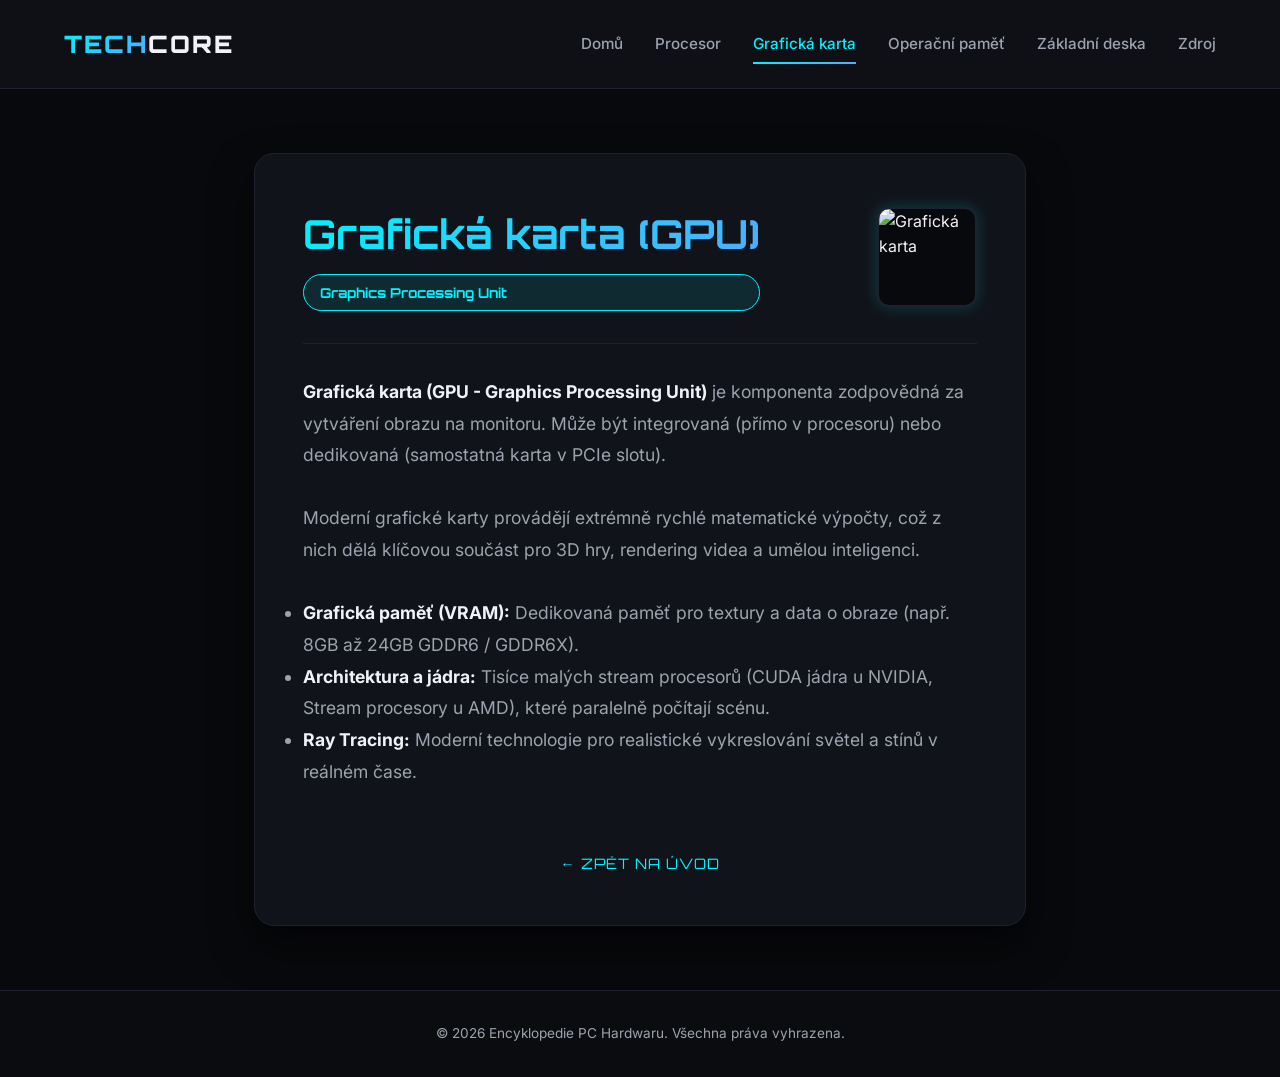
==== pages/graficka-karta.html @ 30abd14c "Pridani 5 podstranek s PC komponenty" ====
<!DOCTYPE html>
<html lang="cs">
<head>
    <meta charset="UTF-8">
    <meta name="viewport" content="width=device-width, initial-scale=1.0">
    <title>Grafická karta (GPU) - Encyklopedie PC Hardwaru</title>
    <meta name="description" content="Vše o grafické kartě (GPU) - základní parametry, standardy a grafické paměti.">
    <!-- Google Fonts -->
    <link rel="preconnect" href="https://fonts.googleapis.com">
    <link rel="preconnect" href="https://fonts.gstatic.com" crossorigin>
    <link href="https://fonts.googleapis.com/css2?family=Inter:wght@300;400;500;600;700&family=Orbitron:wght@500;700;900&display=swap" rel="stylesheet">
    <!-- CSS -->
    <link rel="stylesheet" href="../css/style.css">
</head>
<body>
    <header class="navbar">
        <div class="logo">
            <span class="logo-accent">Tech</span>Core
        </div>
        <nav class="nav-links">
            <a href="../index.html" class="nav-link">Domů</a>
            <a href="procesor.html" class="nav-link">Procesor</a>
            <a href="graficka-karta.html" class="nav-link active">Grafická karta</a>
            <a href="operacni-pamet.html" class="nav-link">Operační paměť</a>
            <a href="zakladni-deska.html" class="nav-link">Základní deska</a>
            <a href="zdroj.html" class="nav-link">Zdroj</a>
        </nav>
    </header>

    <main class="detail-container">
        <article class="component-card">
            <div class="component-header">
                <div class="component-title-area">
                    <h1>Grafická karta (GPU)</h1>
                    <p class="component-spec-badge">Graphics Processing Unit</p>
                </div>
                <img src="https://placehold.co/100x100/11131a/00f2fe?text=GPU" alt="Grafická karta" class="hardware-image">
            </div>

            <section class="component-description">
                <p><strong>Grafická karta (GPU - Graphics Processing Unit)</strong> je komponenta zodpovědná za vytváření obrazu na monitoru. Může být integrovaná (přímo v procesoru) nebo dedikovaná (samostatná karta v PCIe slotu).</p>
                <br>
                <p>Moderní grafické karty provádějí extrémně rychlé matematické výpočty, což z nich dělá klíčovou součást pro 3D hry, rendering videa a umělou inteligenci.</p>
                <br>
                <ul>
                    <li><strong>Grafická paměť (VRAM):</strong> Dedikovaná paměť pro textury a data o obraze (např. 8GB až 24GB GDDR6 / GDDR6X).</li>
                    <li><strong>Architektura a jádra:</strong> Tisíce malých stream procesorů (CUDA jádra u NVIDIA, Stream procesory u AMD), které paralelně počítají scénu.</li>
                    <li><strong>Ray Tracing:</strong> Moderní technologie pro realistické vykreslování světel a stínů v reálném čase.</li>
                </ul>
            </section>
            
            <div class="back-link-container">
                <a href="../index.html" class="back-btn">&larr; Zpět na úvod</a>
            </div>
        </article>
    </main>

    <footer class="footer">
        <p>&copy; 2026 Encyklopedie PC Hardwaru. Všechna práva vyhrazena.</p>
    </footer>

    <!-- JS -->
    <script src="../js/script.js"></script>
</body>
</html>
---- css/style.css ----
/* Modern tech theme for PC Hardware Encyclopedia */
:root {
    --bg-color: #08090c;
    --surface-color: #11131a;
    --border-color: #1e2230;
    --text-primary: #f0f2f5;
    --text-secondary: #9ca3af;
    --accent-blue: #00f2fe;
    --accent-purple: #8a2be2;
    --accent-gradient: linear-gradient(135deg, #00f2fe 0%, #4facfe 100%);
    --accent-gradient-hover: linear-gradient(135deg, #4facfe 0%, #00f2fe 100%);
    --font-sans: 'Inter', -apple-system, BlinkMacSystemFont, "Segoe UI", Roboto, sans-serif;
    --font-tech: 'Orbitron', sans-serif;
    --transition-speed: 0.3s;
}

/* Base Styles */
* {
    box-sizing: border-box;
    margin: 0;
    padding: 0;
}

body {
    background-color: var(--bg-color);
    color: var(--text-primary);
    font-family: var(--font-sans);
    line-height: 1.6;
    overflow-x: hidden;
    min-height: 100vh;
    display: flex;
    flex-direction: column;
}

/* Custom Scrollbar */
::-webkit-scrollbar {
    width: 10px;
}

::-webkit-scrollbar-track {
    background: var(--bg-color);
}

::-webkit-scrollbar-thumb {
    background: var(--border-color);
    border-radius: 5px;
    border: 2px solid var(--bg-color);
}

::-webkit-scrollbar-thumb:hover {
    background: var(--accent-blue);
}

/* Navigation Bar */
.navbar {
    display: flex;
    justify-content: space-between;
    align-items: center;
    padding: 1.5rem 5%;
    background-color: rgba(17, 19, 26, 0.8);
    backdrop-filter: blur(12px);
    border-bottom: 1px solid var(--border-color);
    position: sticky;
    top: 0;
    z-index: 100;
}

.logo {
    font-family: var(--font-tech);
    font-size: 1.5rem;
    font-weight: 900;
    letter-spacing: 2px;
    text-transform: uppercase;
}

.logo-accent {
    background: var(--accent-gradient);
    -webkit-background-clip: text;
    -webkit-text-fill-color: transparent;
}

.nav-links {
    display: flex;
    gap: 2rem;
}

.nav-link {
    color: var(--text-secondary);
    text-decoration: none;
    font-size: 0.95rem;
    font-weight: 500;
    transition: all var(--transition-speed) ease;
    position: relative;
    padding: 0.5rem 0;
}

.nav-link::after {
    content: '';
    position: absolute;
    bottom: 0;
    left: 0;
    width: 0;
    height: 2px;
    background: var(--accent-gradient);
    transition: width var(--transition-speed) ease;
}

.nav-link:hover {
    color: var(--text-primary);
    text-shadow: 0 0 10px rgba(0, 242, 254, 0.4);
}

.nav-link:hover::after,
.nav-link.active::after {
    width: 100%;
}

.nav-link.active {
    color: var(--accent-blue);
}

/* Hero Section */
.hero-container {
    flex: 1;
    display: flex;
    flex-direction: column;
    align-items: center;
    padding: 4rem 5%;
    max-width: 1200px;
    margin: 0 auto;
    width: 100%;
}

.hero-section {
    text-align: center;
    max-width: 800px;
    margin-bottom: 4rem;
}

.hero-title {
    font-family: var(--font-tech);
    font-size: 3.5rem;
    font-weight: 900;
    margin-bottom: 1.5rem;
    line-height: 1.2;
    background: var(--accent-gradient);
    -webkit-background-clip: text;
    -webkit-text-fill-color: transparent;
    text-shadow: 0 0 30px rgba(0, 242, 254, 0.1);
}

.hero-subtitle {
    font-size: 1.1rem;
    color: var(--text-secondary);
    margin-bottom: 2.5rem;
}

/* Search Box */
.search-box {
    display: flex;
    gap: 1rem;
    max-width: 500px;
    margin: 0 auto;
    background: var(--surface-color);
    padding: 0.5rem;
    border-radius: 50px;
    border: 1px solid var(--border-color);
    box-shadow: 0 8px 32px rgba(0, 0, 0, 0.5);
    transition: border-color var(--transition-speed) ease, box-shadow var(--transition-speed) ease;
}

.search-box:focus-within {
    border-color: var(--accent-blue);
    box-shadow: 0 0 15px rgba(0, 242, 254, 0.2);
}

.search-box input {
    flex: 1;
    background: transparent;
    border: none;
    outline: none;
    color: var(--text-primary);
    padding: 0.8rem 1.5rem;
    font-family: var(--font-sans);
    font-size: 1rem;
}

.search-box input::placeholder {
    color: #6b7280;
}

/* Buttons */
.btn {
    padding: 0.8rem 2rem;
    border-radius: 50px;
    border: none;
    font-family: var(--font-sans);
    font-weight: 600;
    font-size: 0.95rem;
    cursor: pointer;
    transition: transform 0.2s ease, box-shadow 0.2s ease, background 0.3s ease;
}

.btn-primary {
    background: var(--accent-gradient);
    color: #000;
}

.btn-primary:hover {
    transform: translateY(-2px);
    box-shadow: 0 5px 15px rgba(0, 242, 254, 0.4);
    background: var(--accent-gradient-hover);
}

.btn-primary:active {
    transform: translateY(0);
}

/* Page Button transition animation utility */
.btn-animate {
    animation: pulse 1.5s infinite;
}

@keyframes pulse {
    0% {
        box-shadow: 0 0 0 0 rgba(0, 242, 254, 0.4);
    }
    70% {
        box-shadow: 0 0 0 10px rgba(0, 242, 254, 0);
    }
    100% {
        box-shadow: 0 0 0 0 rgba(0, 242, 254, 0);
    }
}

/* Cards & Layout */
.intro-grid {
    display: grid;
    grid-template-columns: repeat(auto-fit, minmax(300px, 1fr));
    gap: 2rem;
    width: 100%;
}

.card {
    background-color: var(--surface-color);
    border: 1px solid var(--border-color);
    padding: 2.5rem;
    border-radius: 16px;
    transition: transform var(--transition-speed) ease, border-color var(--transition-speed) ease, box-shadow var(--transition-speed) ease;
}

.card:hover {
    transform: translateY(-5px);
    border-color: var(--accent-blue);
    box-shadow: 0 10px 30px rgba(0, 242, 254, 0.1);
}

.card h3 {
    font-family: var(--font-tech);
    font-size: 1.25rem;
    margin-bottom: 1rem;
    color: var(--text-primary);
}

.card p {
    color: var(--text-secondary);
    font-size: 0.95rem;
}

/* Component Detail Page Styles */
.detail-container {
    max-width: 900px;
    margin: 4rem auto;
    padding: 0 5%;
    flex: 1;
}

.component-card {
    background-color: var(--surface-color);
    border: 1px solid var(--border-color);
    border-radius: 20px;
    padding: 3rem;
    box-shadow: 0 20px 40px rgba(0, 0, 0, 0.6);
    display: flex;
    flex-direction: column;
    gap: 2rem;
}

.component-header {
    display: flex;
    justify-content: space-between;
    align-items: center;
    flex-wrap: wrap;
    gap: 1.5rem;
    border-bottom: 1px solid var(--border-color);
    padding-bottom: 2rem;
}

.component-title-area h1 {
    font-family: var(--font-tech);
    font-size: 2.5rem;
    background: var(--accent-gradient);
    -webkit-background-clip: text;
    -webkit-text-fill-color: transparent;
    margin-bottom: 0.5rem;
}

.component-spec-badge {
    background: rgba(0, 242, 254, 0.1);
    border: 1px solid var(--accent-blue);
    color: var(--accent-blue);
    padding: 0.4rem 1rem;
    border-radius: 50px;
    font-family: var(--font-tech);
    font-size: 0.85rem;
    font-weight: 700;
}

/* Hardware image class requested to have exactly 100x100px */
.hardware-image, .encyclopedia-image {
    width: 100px !important;
    height: 100px !important;
    object-fit: cover;
    border-radius: 12px;
    border: 2px solid var(--border-color);
    background-color: var(--bg-color);
    box-shadow: 0 0 15px rgba(0, 242, 254, 0.2);
    transition: transform var(--transition-speed) ease, border-color var(--transition-speed) ease;
}

.hardware-image:hover, .encyclopedia-image:hover {
    transform: scale(1.08) rotate(2deg);
    border-color: var(--accent-blue);
}

.component-description {
    font-size: 1.1rem;
    color: var(--text-secondary);
    line-height: 1.8;
}

.component-description strong {
    color: var(--text-primary);
}

.back-link-container {
    margin-top: 2rem;
    text-align: center;
}

.back-btn {
    text-decoration: none;
    color: var(--accent-blue);
    font-family: var(--font-tech);
    font-size: 0.9rem;
    letter-spacing: 1px;
    text-transform: uppercase;
    transition: color var(--transition-speed) ease, text-shadow var(--transition-speed) ease;
}

.back-btn:hover {
    color: var(--text-primary);
    text-shadow: 0 0 10px rgba(0, 242, 254, 0.6);
}

/* Footer */
.footer {
    text-align: center;
    padding: 2rem;
    background-color: #0b0c10;
    border-top: 1px solid var(--border-color);
    color: var(--text-secondary);
    font-size: 0.85rem;
    margin-top: auto;
}

/* Responsiveness */
@media (max-width: 768px) {
    .navbar {
        flex-direction: column;
        gap: 1.5rem;
        padding: 1.5rem 1rem;
    }
    
    .nav-links {
        flex-wrap: wrap;
        justify-content: center;
        gap: 1rem;
    }
    
    .hero-title {
        font-size: 2.5rem;
    }
    
    .component-header {
        flex-direction: column;
        align-items: flex-start;
    }
    
    .component-card {
        padding: 1.5rem;
    }
}
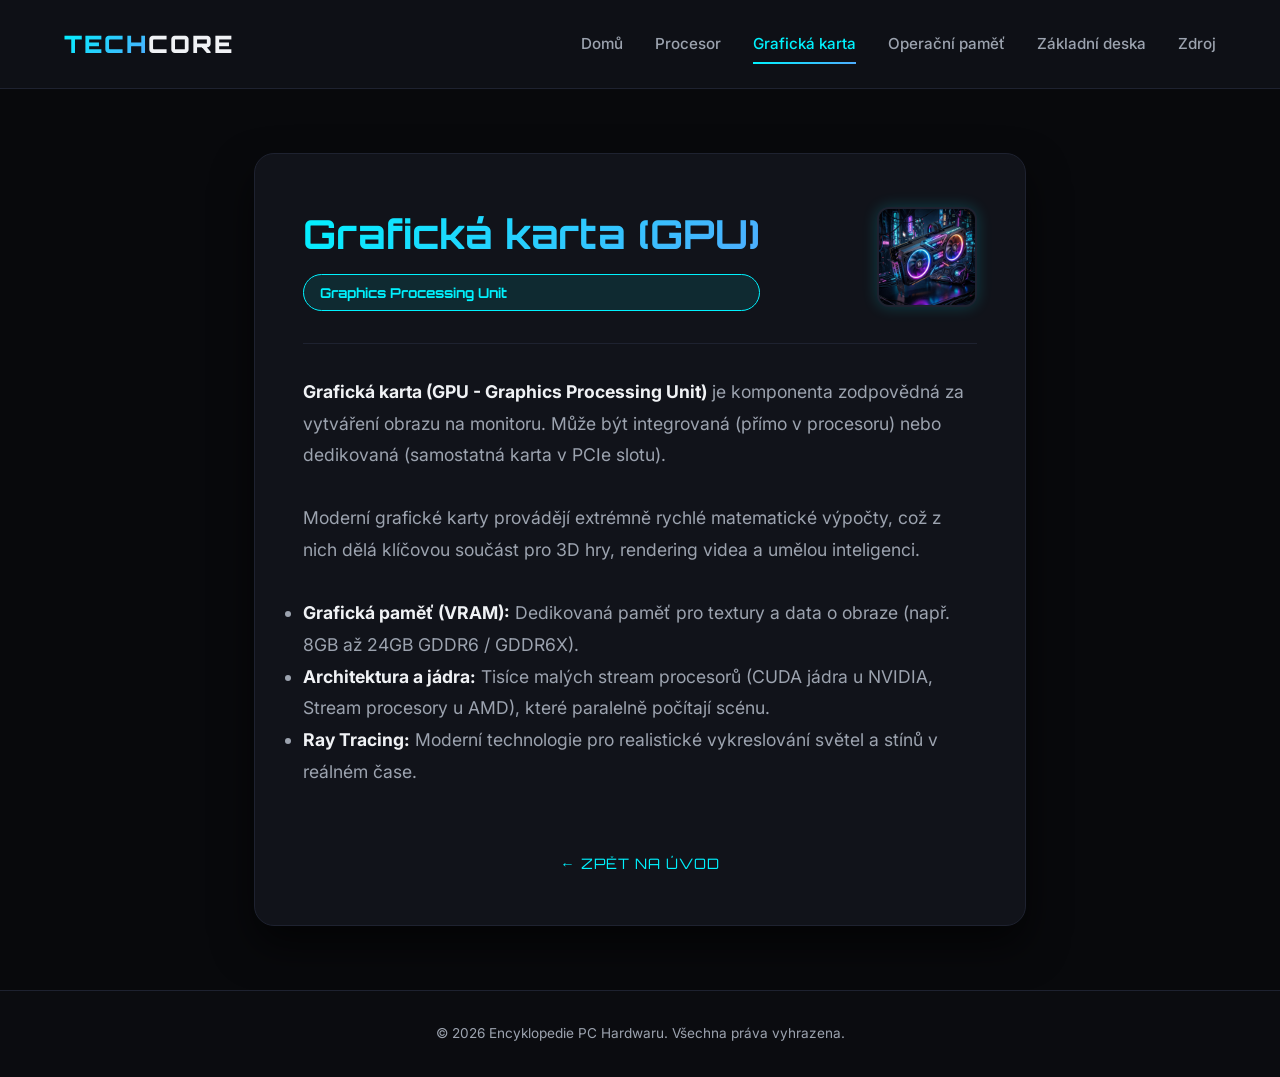
==== commit ddf17f44: "Nahrazeni placeholderu realnymi vygenerovanymi obrazky komponent" ====
--- a/pages/graficka-karta.html
+++ b/pages/graficka-karta.html
@@ -34,7 +34,7 @@
                     <h1>Grafická karta (GPU)</h1>
                     <p class="component-spec-badge">Graphics Processing Unit</p>
                 </div>
-                <img src="https://placehold.co/100x100/11131a/00f2fe?text=GPU" alt="Grafická karta" class="hardware-image">
+                <img src="../images/gpu.png" alt="Grafická karta" class="hardware-image">
             </div>
 
             <section class="component-description">
